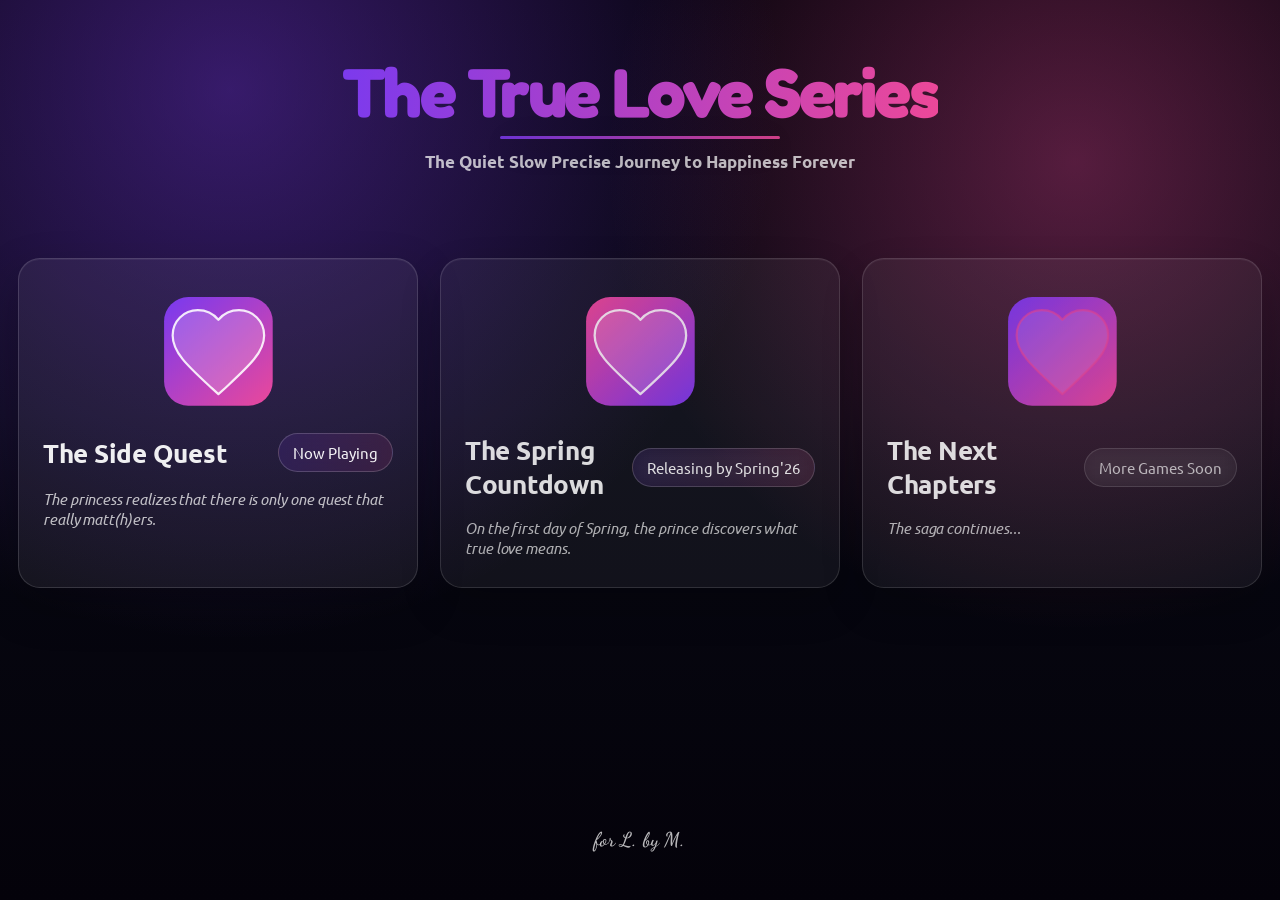
==== index.html @ 349801ed "feat: add the first version of this website Made-with: Cursor" ====
<!doctype html>
<html lang="en">
  <head>
    <meta charset="UTF-8" />
    <meta name="viewport" content="width=device-width, initial-scale=1.0" />
    <title>The True Love Series</title>
    <meta http-equiv="refresh" content="0; url=/pages/index.html" />
    <link rel="icon" href="/assets/favicon.svg" type="image/svg+xml" />
  </head>
  <body>
    <p>Redirecting to the main page...</p>
  </body>
</html>
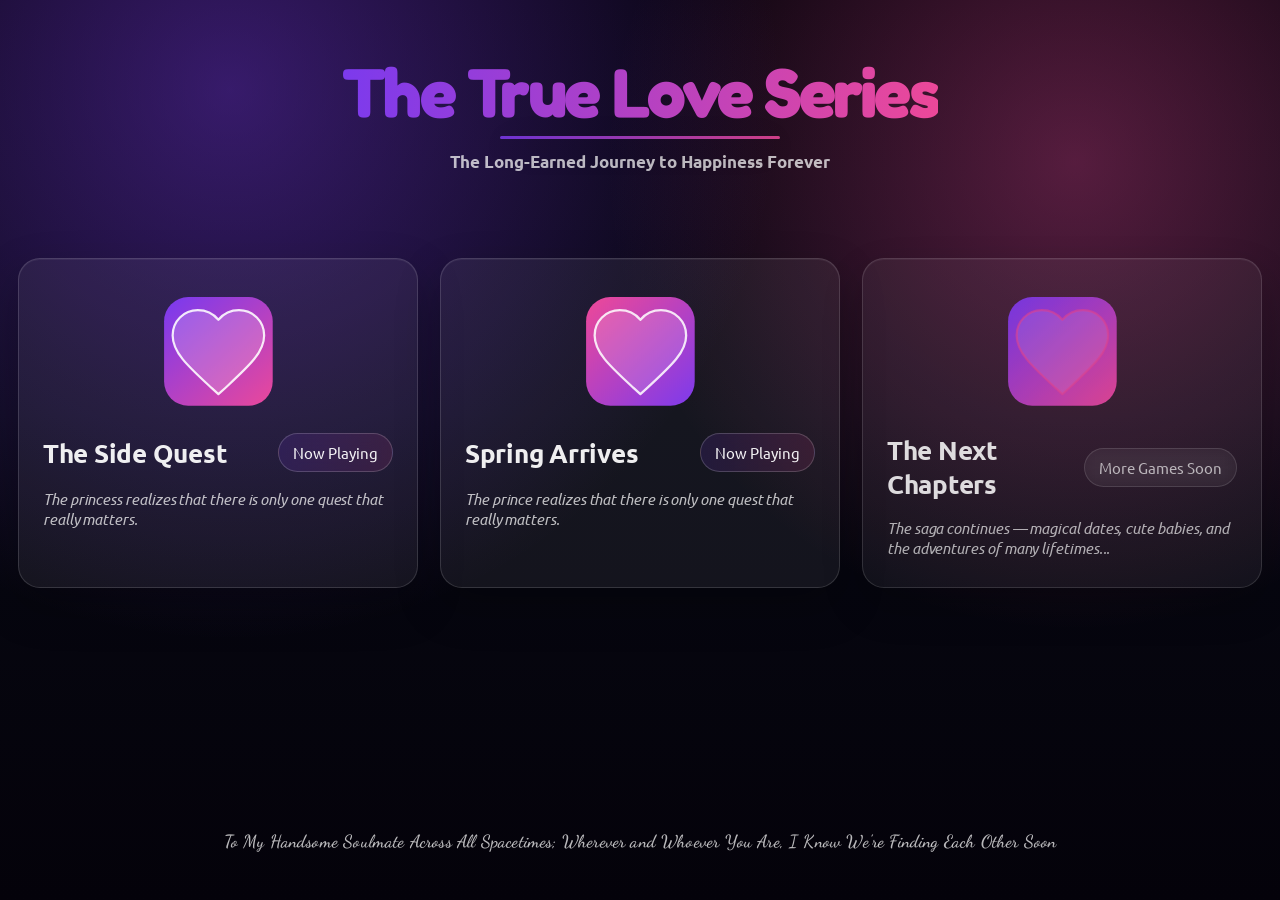
==== commit b670ce34: "feat: improve mobile layout (#1)" ====
--- a/index.html
+++ b/index.html
@@ -4,11 +4,183 @@
     <meta charset="UTF-8" />
     <meta name="viewport" content="width=device-width, initial-scale=1.0" />
     <title>The True Love Series</title>
-    <meta http-equiv="refresh" content="0; url=/pages/index.html" />
+    <link rel="preconnect" href="https://fonts.googleapis.com" />
+    <link rel="preconnect" href="https://fonts.gstatic.com" crossorigin />
+    <link
+      href="https://fonts.googleapis.com/css2?family=Ubuntu:wght@400;500;700;900&display=swap"
+      rel="stylesheet"
+    />
+    <link
+      href="https://fonts.googleapis.com/css2?family=Fredoka:wght@500;600;700&display=swap"
+      rel="stylesheet"
+    />
+    <link
+      href="https://fonts.googleapis.com/css2?family=Dancing+Script:wght@500;600&display=swap"
+      rel="stylesheet"
+    />
     <link rel="icon" href="/assets/favicon.svg" type="image/svg+xml" />
+    <link rel="stylesheet" href="/styles/global.css" />
   </head>
   <body>
-    <p>Redirecting to the main page...</p>
+    <main class="page">
+      <header class="header">
+        <h1 class="title">The True Love Series</h1>
+        <p class="subtitle">The Long-Earned Journey to Happiness Forever</p>
+      </header>
+
+      <section class="grid" aria-label="Game entry points">
+        <!-- The Side Quest -->
+        <a
+          class="card"
+          href="https://the-side-quest.vercel.app/"
+          target="_blank"
+          rel="noopener noreferrer"
+        >
+          <div class="icon icon--sidequest" aria-hidden="true">
+            <svg
+              width="140"
+              height="140"
+              viewBox="0 0 140 140"
+              fill="none"
+              xmlns="http://www.w3.org/2000/svg"
+            >
+              <defs>
+                <linearGradient
+                  id="g1"
+                  x1="20"
+                  y1="20"
+                  x2="120"
+                  y2="130"
+                  gradientUnits="userSpaceOnUse"
+                >
+                  <stop stop-color="#7C3AED" />
+                  <stop offset="1" stop-color="#EC4899" />
+                </linearGradient>
+              </defs>
+              <rect x="16" y="16" width="108" height="108" rx="24" fill="url(#g1)" />
+              <!-- Heart icon -->
+              <g transform="translate(70 70) scale(0.78) translate(-70 -70)">
+                <path
+                  d="M70 124.5417 l -8.4583 -7.7 C 32.2 89.6 11.6667 71.6333 11.6667 49.5833 11.6667 31.6167 25.7833 17.5 43.75 17.5 c 10.15 0 19.8917 4.725 26.25 12.1917 C 76.3583 22.225 86.1 17.5 96.25 17.5 114.2167 17.5 128.3333 31.6167 128.3333 49.5833 c 0 22.05 -20.5333 40.0167 -49.875 67.3167 L 70 124.5417 z"
+                  fill="rgba(255,255,255,0.18)"
+                  stroke="rgba(255,255,255,0.88)"
+                  stroke-width="2.8"
+                  stroke-linejoin="round"
+                />
+              </g>
+            </svg>
+          </div>
+          <div class="card-body">
+            <h2 class="card-title">The Side Quest</h2>
+            <span class="chip">Now Playing</span>
+          </div>
+          <p class="card-subtitle">
+            The princess realizes that there is only one quest that really matters.
+          </p>
+        </a>
+
+        <!-- The Spring Countdown -->
+        <a
+          class="card"
+          href="https://the-spring-countdown.vercel.app/"
+          target="_blank"
+          rel="noopener noreferrer"
+        >
+          <div class="icon icon--spring" aria-hidden="true">
+            <svg
+              width="140"
+              height="140"
+              viewBox="0 0 140 140"
+              fill="none"
+              xmlns="http://www.w3.org/2000/svg"
+            >
+              <defs>
+                <linearGradient
+                  id="g2"
+                  x1="18"
+                  y1="18"
+                  x2="122"
+                  y2="128"
+                  gradientUnits="userSpaceOnUse"
+                >
+                  <stop stop-color="#EC4899" />
+                  <stop offset="1" stop-color="#7C3AED" />
+                </linearGradient>
+              </defs>
+              <rect x="16" y="16" width="108" height="108" rx="24" fill="url(#g2)" />
+              <!-- Heart icon -->
+              <g transform="translate(70 70) scale(0.78) translate(-70 -70)">
+                <path
+                  d="M70 124.5417 l -8.4583 -7.7 C 32.2 89.6 11.6667 71.6333 11.6667 49.5833 11.6667 31.6167 25.7833 17.5 43.75 17.5 c 10.15 0 19.8917 4.725 26.25 12.1917 C 76.3583 22.225 86.1 17.5 96.25 17.5 114.2167 17.5 128.3333 31.6167 128.3333 49.5833 c 0 22.05 -20.5333 40.0167 -49.875 67.3167 L 70 124.5417 z"
+                  fill="rgba(255,255,255,0.14)"
+                  stroke="rgba(255,255,255,0.86)"
+                  stroke-width="2.9"
+                  stroke-linejoin="round"
+                />
+              </g>
+            </svg>
+          </div>
+          <div class="card-body">
+            <h2 class="card-title">Spring Arrives</h2>
+            <span class="chip">Now Playing</span>
+          </div>
+          <p class="card-subtitle">
+            The prince realizes that there is only one quest that really matters.
+          </p>
+        </a>
+
+        <!-- Come soon placeholders -->
+        <div
+          class="card card--disabled"
+          role="group"
+          aria-label="Come soon placeholder 1"
+        >
+          <div class="icon icon--soon" aria-hidden="true">
+            <svg
+              width="140"
+              height="140"
+              viewBox="0 0 140 140"
+              fill="none"
+              xmlns="http://www.w3.org/2000/svg"
+            >
+              <defs>
+                <linearGradient
+                  id="g3"
+                  x1="18"
+                  y1="18"
+                  x2="122"
+                  y2="128"
+                  gradientUnits="userSpaceOnUse"
+                >
+                  <stop stop-color="#7C3AED" />
+                  <stop offset="1" stop-color="#EC4899" />
+                </linearGradient>
+              </defs>
+              <rect x="16" y="16" width="108" height="108" rx="24" fill="url(#g3)" />
+              <!-- Heart icon -->
+              <g transform="translate(70 70) scale(0.78) translate(-70 -70)">
+                <path
+                  d="M70 124.5417 l -8.4583 -7.7 C 32.2 89.6 11.6667 71.6333 11.6667 49.5833 11.6667 31.6167 25.7833 17.5 43.75 17.5 c 10.15 0 19.8917 4.725 26.25 12.1917 C 76.3583 22.225 86.1 17.5 96.25 17.5 114.2167 17.5 128.3333 31.6167 128.3333 49.5833 c 0 22.05 -20.5333 40.0167 -49.875 67.3167 L 70 124.5417 z"
+                  fill="rgba(255,255,255,0.10)"
+                  stroke="rgba(236,72,153,0.62)"
+                  stroke-width="2.8"
+                  stroke-linejoin="round"
+                />
+              </g>
+            </svg>
+          </div>
+          <div class="card-body">
+            <h2 class="card-title">The Next Chapters</h2>
+            <span class="chip chip--ghost">More Games Soon</span>
+          </div>
+          <p class="card-subtitle">
+            The saga continues — magical dates, cute babies, and the adventures of many lifetimes...
+          </p>
+        </div>
+      </section>
+
+      <footer class="footnote" role="contentinfo">To My Handsome Soulmate Across All Spacetimes; Wherever and Whoever You Are, I Know We're Finding Each Other Soon</footer>
+    </main>
   </body>
 </html>
 
--- a/styles/global.css
+++ b/styles/global.css
@@ -0,0 +1,367 @@
+/* Global styles for the site. */
+:root {
+  --bg: #070812;
+  --text: rgba(255, 255, 255, 0.93);
+  --muted: rgba(255, 255, 255, 0.72);
+
+  /* Only purple + pink accents */
+  --purple: #7c3aed;
+  --pink: #ec4899;
+
+  --surface: rgba(255, 255, 255, 0.06);
+  --surface2: rgba(255, 255, 255, 0.095);
+  --border: rgba(255, 255, 255, 0.14);
+
+  --glow-purple: rgba(124, 58, 237, 0.42);
+  --glow-pink: rgba(236, 72, 153, 0.35);
+}
+
+* {
+  box-sizing: border-box;
+}
+
+html,
+body {
+  height: 100%;
+}
+
+body {
+  margin: 0;
+  display: flex;
+  flex-direction: column;
+  font-family:
+    "Ubuntu",
+    system-ui,
+    -apple-system,
+    Segoe UI,
+    Roboto,
+    Helvetica,
+    Arial,
+    "Apple Color Emoji",
+    "Segoe UI Emoji";
+  color: var(--text);
+  overflow-x: hidden;
+  background:
+    radial-gradient(1100px circle at 18% 10%, var(--glow-purple) 0%, transparent 50%),
+    radial-gradient(900px circle at 84% 18%, var(--glow-pink) 0%, transparent 52%),
+    linear-gradient(180deg, #05030b 0%, var(--bg) 46%, #04020a 100%);
+}
+
+.page {
+  max-width: 1280px;
+  margin: 0 auto;
+  padding: 56px 18px 48px;
+  flex: 1;
+  display: flex;
+  flex-direction: column;
+}
+
+.header {
+  display: flex;
+  flex-direction: column;
+  gap: 12px;
+  margin-bottom: 72px;
+  align-items: center;
+  text-align: center;
+}
+
+.title {
+  margin: 0;
+  font-family: "Fredoka", "Ubuntu", system-ui, -apple-system, Segoe UI, Roboto,
+    Helvetica, Arial, "Apple Color Emoji", "Segoe UI Emoji";
+  font-size: clamp(3.0rem, 5.4vw, 4.4rem);
+  letter-spacing: -0.04em;
+  line-height: 1.05;
+  font-weight: 900;
+  position: relative;
+  padding-bottom: 10px;
+
+  /* Purple -> Pink title gradient */
+  background: linear-gradient(90deg, var(--purple), var(--pink));
+  -webkit-background-clip: text;
+  background-clip: text;
+  color: transparent;
+}
+
+.title::after {
+  content: "";
+  position: absolute;
+  left: 50%;
+  transform: translateX(-50%);
+  bottom: 0;
+  height: 3px;
+  width: min(280px, 88%);
+  border-radius: 999px;
+  background: linear-gradient(90deg, var(--purple), var(--pink));
+  opacity: 0.85;
+  filter: drop-shadow(0 8px 18px rgba(0, 0, 0, 0.35));
+}
+
+.subtitle {
+  margin: 0;
+  color: var(--muted);
+  font-size: 1.06rem;
+  font-weight: 700;
+  max-width: 52ch;
+  padding-bottom: 14px;
+}
+
+.grid {
+  display: grid;
+  grid-template-columns: repeat(1, minmax(0, 1fr));
+  grid-auto-rows: 1fr;
+  gap: 22px;
+  justify-content: center;
+  justify-items: center;
+  max-width: 1320px;
+  margin: 0 auto;
+}
+
+@media (min-width: 640px) {
+  .grid {
+    grid-template-columns: repeat(2, minmax(0, 1fr));
+  }
+}
+
+@media (min-width: 980px) {
+  .grid {
+    grid-template-columns: repeat(3, minmax(0, 1fr));
+  }
+}
+
+.card {
+  text-decoration: none;
+  color: inherit;
+  display: flex;
+  flex-direction: column;
+  gap: 12px;
+  padding: 22px 24px 18px;
+  border-radius: 22px;
+  background: var(--surface);
+  border: 1px solid var(--border);
+  width: min(100%, 500px);
+  height: 100%;
+  min-height: 300px;
+  box-shadow:
+    0 18px 44px rgba(0, 0, 0, 0.25),
+    inset 0 1px 0 rgba(255, 255, 255, 0.06);
+  transition:
+    transform 160ms ease,
+    border-color 160ms ease,
+    background 160ms ease,
+    box-shadow 160ms ease;
+  position: relative;
+  overflow: hidden;
+}
+
+.card > * {
+  position: relative;
+  z-index: 1;
+}
+
+.card::before {
+  content: "";
+  position: absolute;
+  inset: 0;
+  background: linear-gradient(
+    135deg,
+    rgba(124, 58, 237, 0.26),
+    rgba(236, 72, 153, 0.18)
+  );
+  opacity: 0;
+  transition: opacity 160ms ease;
+}
+
+.card::after {
+  content: "";
+  position: absolute;
+  inset: -60px;
+  background:
+    radial-gradient(circle at 20% 20%, rgba(124, 58, 237, 0.42), transparent 46%),
+    radial-gradient(circle at 80% 30%, rgba(236, 72, 153, 0.32), transparent 52%);
+  opacity: 0;
+  transition: opacity 220ms ease;
+  filter: blur(18px);
+  pointer-events: none;
+}
+
+.card:hover {
+  transform: translateY(-3px);
+  border-color: rgba(255, 255, 255, 0.22);
+  background: var(--surface2);
+  box-shadow:
+    0 22px 60px rgba(0, 0, 0, 0.3),
+    0 0 0 1px rgba(236, 72, 153, 0.08),
+    inset 0 1px 0 rgba(255, 255, 255, 0.06);
+}
+
+.card:hover::before,
+.card:hover::after {
+  opacity: 1;
+}
+
+.card:focus-visible {
+  outline: 3px solid rgba(236, 72, 153, 0.38);
+  outline-offset: 3px;
+}
+
+.card--disabled {
+  cursor: not-allowed;
+  opacity: 0.92;
+}
+
+.card--disabled:hover {
+  transform: none;
+  border-color: var(--border);
+  background: var(--surface);
+}
+
+.card--disabled:hover::before,
+.card--disabled:hover::after {
+  opacity: 0;
+}
+
+.icon {
+  display: grid;
+  place-items: center;
+}
+
+.icon svg {
+  width: clamp(120px, 11vw, 182px);
+  height: auto;
+  display: block;
+}
+
+.card-body {
+  display: flex;
+  align-items: center;
+  justify-content: space-between;
+  gap: 12px;
+}
+
+.card-title {
+  margin: 0;
+  font-size: clamp(1.35rem, 2.0vw, 1.65rem);
+  letter-spacing: -0.01em;
+}
+
+.card-subtitle {
+  margin: 0;
+  color: var(--muted);
+  font-size: 0.92rem;
+  line-height: 1.35;
+  letter-spacing: -0.005em;
+  max-width: 46ch;
+  font-style: italic;
+  padding-top: 6px;
+  padding-bottom: 10px;
+}
+
+.chip {
+  font-size: 0.92rem;
+  padding: 9px 14px;
+  border-radius: 999px;
+  border: 1px solid rgba(255, 255, 255, 0.18);
+  color: rgba(255, 255, 255, 0.94);
+  background:
+    linear-gradient(90deg, rgba(124, 58, 237, 0.14), rgba(236, 72, 153, 0.12));
+  white-space: nowrap;
+  backdrop-filter: blur(10px);
+}
+
+.chip--ghost {
+  background: rgba(255, 255, 255, 0.03);
+  border-color: rgba(255, 255, 255, 0.14);
+  color: var(--muted);
+}
+
+@media (max-width: 560px) {
+  .page {
+    padding: 28px 14px 30px;
+  }
+
+  .header {
+    gap: 10px;
+    margin-bottom: 34px;
+  }
+
+  .title {
+    font-size: clamp(2.05rem, 9vw, 2.8rem);
+    line-height: 1.08;
+  }
+
+  .subtitle {
+    font-size: 0.96rem;
+    max-width: 32ch;
+    padding-bottom: 8px;
+  }
+
+  .grid {
+    gap: 14px;
+  }
+
+  .card {
+    min-height: 0;
+    padding: 16px 16px 14px;
+    gap: 10px;
+    border-radius: 18px;
+  }
+
+  .icon svg {
+    width: min(44vw, 144px);
+  }
+
+  .card-body {
+    flex-direction: column;
+    align-items: flex-start;
+    gap: 8px;
+  }
+
+  .card-title {
+    font-size: 1.2rem;
+  }
+
+  .card-subtitle {
+    font-size: 0.9rem;
+    max-width: 100%;
+    padding-top: 2px;
+    padding-bottom: 4px;
+  }
+
+  .chip {
+    font-size: 0.84rem;
+    padding: 7px 10px;
+    white-space: normal;
+  }
+
+  .footnote {
+    margin-top: 26px;
+    font-size: 1rem;
+  }
+}
+
+@media (prefers-reduced-motion: reduce) {
+  .card,
+  .card::before,
+  .card::after {
+    transition: none !important;
+  }
+
+  .card:hover {
+    transform: none;
+  }
+}
+
+.footnote {
+  margin-top: auto;
+  margin-bottom: 0;
+  text-align: center;
+  width: 100%;
+  font-size: 1.1rem;
+  color: var(--muted);
+  letter-spacing: 0.01em;
+  padding-bottom: 0;
+  font-family: "Dancing Script", cursive;
+  font-weight: 600;
+}
+
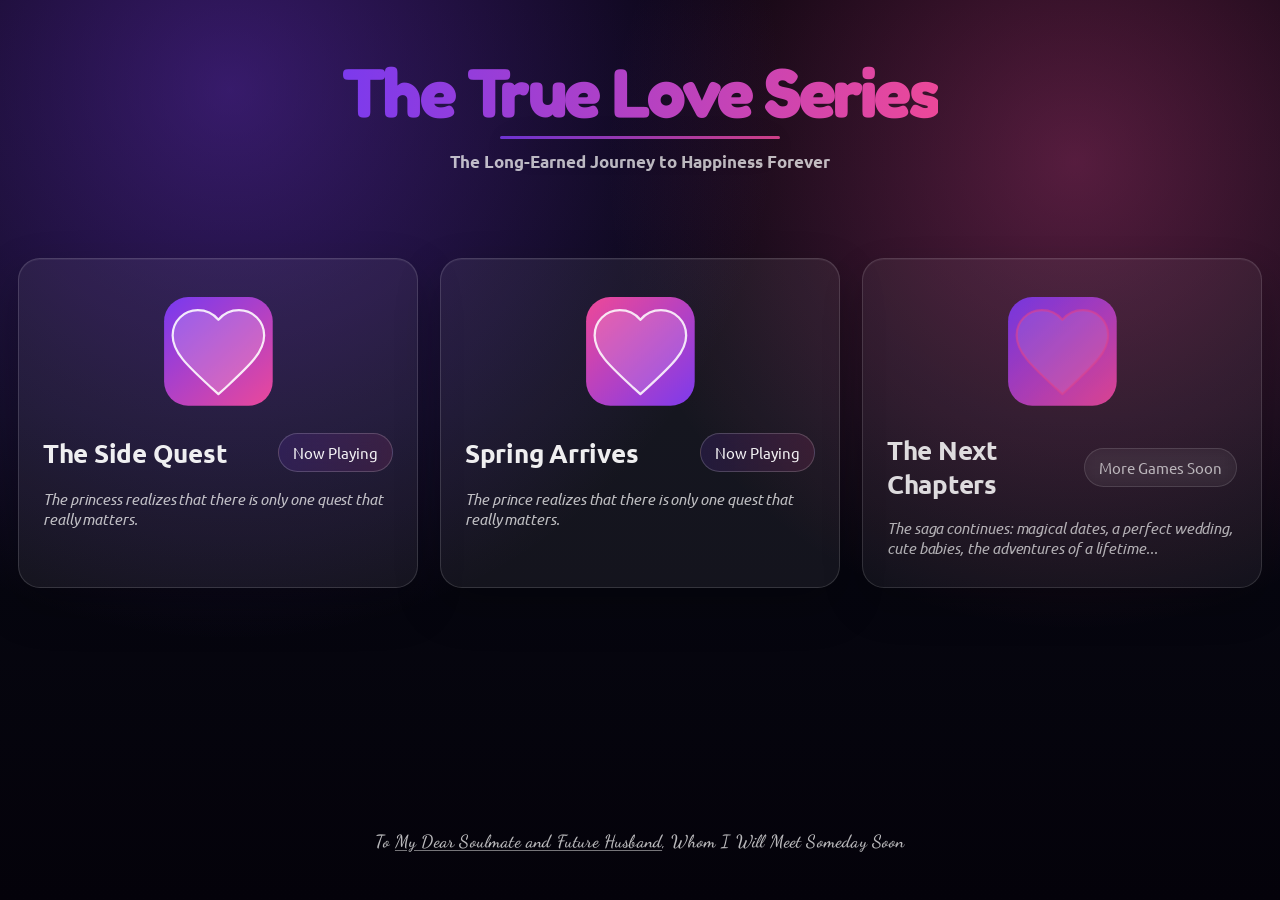
==== commit a4df5d5c: "Ignore macOS metadata files and remove tracked .DS_Store. This prevents Finder artifacts from being " ====
--- a/index.html
+++ b/index.html
@@ -174,12 +174,13 @@
             <span class="chip chip--ghost">More Games Soon</span>
           </div>
           <p class="card-subtitle">
-            The saga continues — magical dates, cute babies, and the adventures of many lifetimes...
+            The saga continues: magical dates, a perfect wedding, cute babies, the adventures of a lifetime...
           </p>
         </div>
       </section>
 
-      <footer class="footnote" role="contentinfo">To My Handsome Soulmate Across All Spacetimes; Wherever and Whoever You Are, I Know We're Finding Each Other Soon</footer>
+      <br><br>
+      <footer class="footnote" role="contentinfo">To <a href="https://gist.github.com/von-steinkirch/91b73ddc020a7dc861ba182dac89097e" target="_blank" rel="noopener noreferrer">My Dear Soulmate and Future Husband</a>, Whom I Will Meet Someday Soon</footer>
     </main>
   </body>
 </html>
--- a/styles/global.css
+++ b/styles/global.css
@@ -365,3 +365,17 @@
   font-weight: 600;
 }
 
+.footnote a,
+.footnote a:visited {
+  color: inherit;
+  text-decoration: underline;
+  text-decoration-color: rgba(255, 255, 255, 0.45);
+  text-underline-offset: 0.18em;
+}
+
+.footnote a:hover,
+.footnote a:focus-visible {
+  color: rgba(255, 255, 255, 0.88);
+  text-decoration-color: rgba(255, 255, 255, 0.65);
+}
+
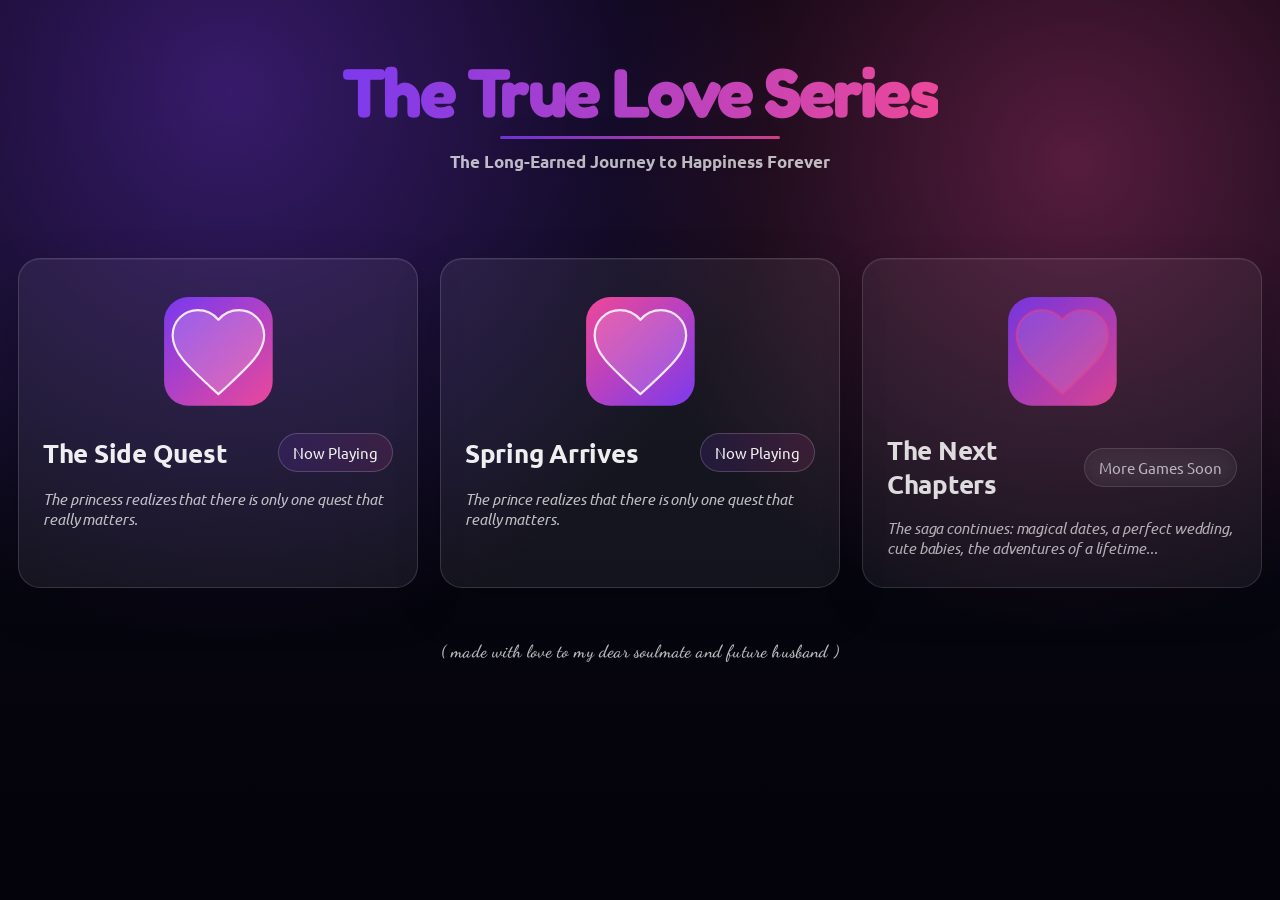
==== commit c7a418ab: "feat: make sure this page looks good on mobile" ====
--- a/index.html
+++ b/index.html
@@ -179,8 +179,7 @@
         </div>
       </section>
 
-      <br><br>
-      <footer class="footnote" role="contentinfo">To <a href="https://gist.github.com/von-steinkirch/91b73ddc020a7dc861ba182dac89097e" target="_blank" rel="noopener noreferrer">My Dear Soulmate and Future Husband</a>, Whom I Will Meet Someday Soon</footer>
+      <footer class="footnote" role="contentinfo">( made with love to my dear soulmate and future husband )</footer>
     </main>
   </body>
 </html>
--- a/styles/global.css
+++ b/styles/global.css
@@ -51,6 +51,7 @@
   max-width: 1280px;
   margin: 0 auto;
   padding: 56px 18px 48px;
+  min-height: 100dvh;
   flex: 1;
   display: flex;
   flex-direction: column;
@@ -109,10 +110,13 @@
 .grid {
   display: grid;
   grid-template-columns: repeat(1, minmax(0, 1fr));
-  grid-auto-rows: 1fr;
+  grid-auto-rows: auto;
   gap: 22px;
+  width: 100%;
+  padding-bottom: clamp(18px, 3vw, 34px);
   justify-content: center;
   justify-items: center;
+  align-content: start;
   max-width: 1320px;
   margin: 0 auto;
 }
@@ -140,7 +144,6 @@
   background: var(--surface);
   border: 1px solid var(--border);
   width: min(100%, 500px);
-  height: 100%;
   min-height: 300px;
   box-shadow:
     0 18px 44px rgba(0, 0, 0, 0.25),
@@ -277,7 +280,7 @@
 
 @media (max-width: 560px) {
   .page {
-    padding: 28px 14px 30px;
+    padding: 24px 14px 24px;
   }
 
   .header {
@@ -298,6 +301,7 @@
 
   .grid {
     gap: 14px;
+    padding-bottom: 28px;
   }
 
   .card {
@@ -335,8 +339,10 @@
   }
 
   .footnote {
-    margin-top: 26px;
-    font-size: 1rem;
+    margin-top: clamp(20px, 6vw, 30px);
+    font-size: 0.92rem;
+    line-height: 1.35;
+    padding: 0 4px;
   }
 }
 
@@ -353,11 +359,12 @@
 }
 
 .footnote {
-  margin-top: auto;
+  margin-top: clamp(6px, 2vw, 18px);
   margin-bottom: 0;
   text-align: center;
   width: 100%;
   font-size: 1.1rem;
+  line-height: 1.35;
   color: var(--muted);
   letter-spacing: 0.01em;
   padding-bottom: 0;
